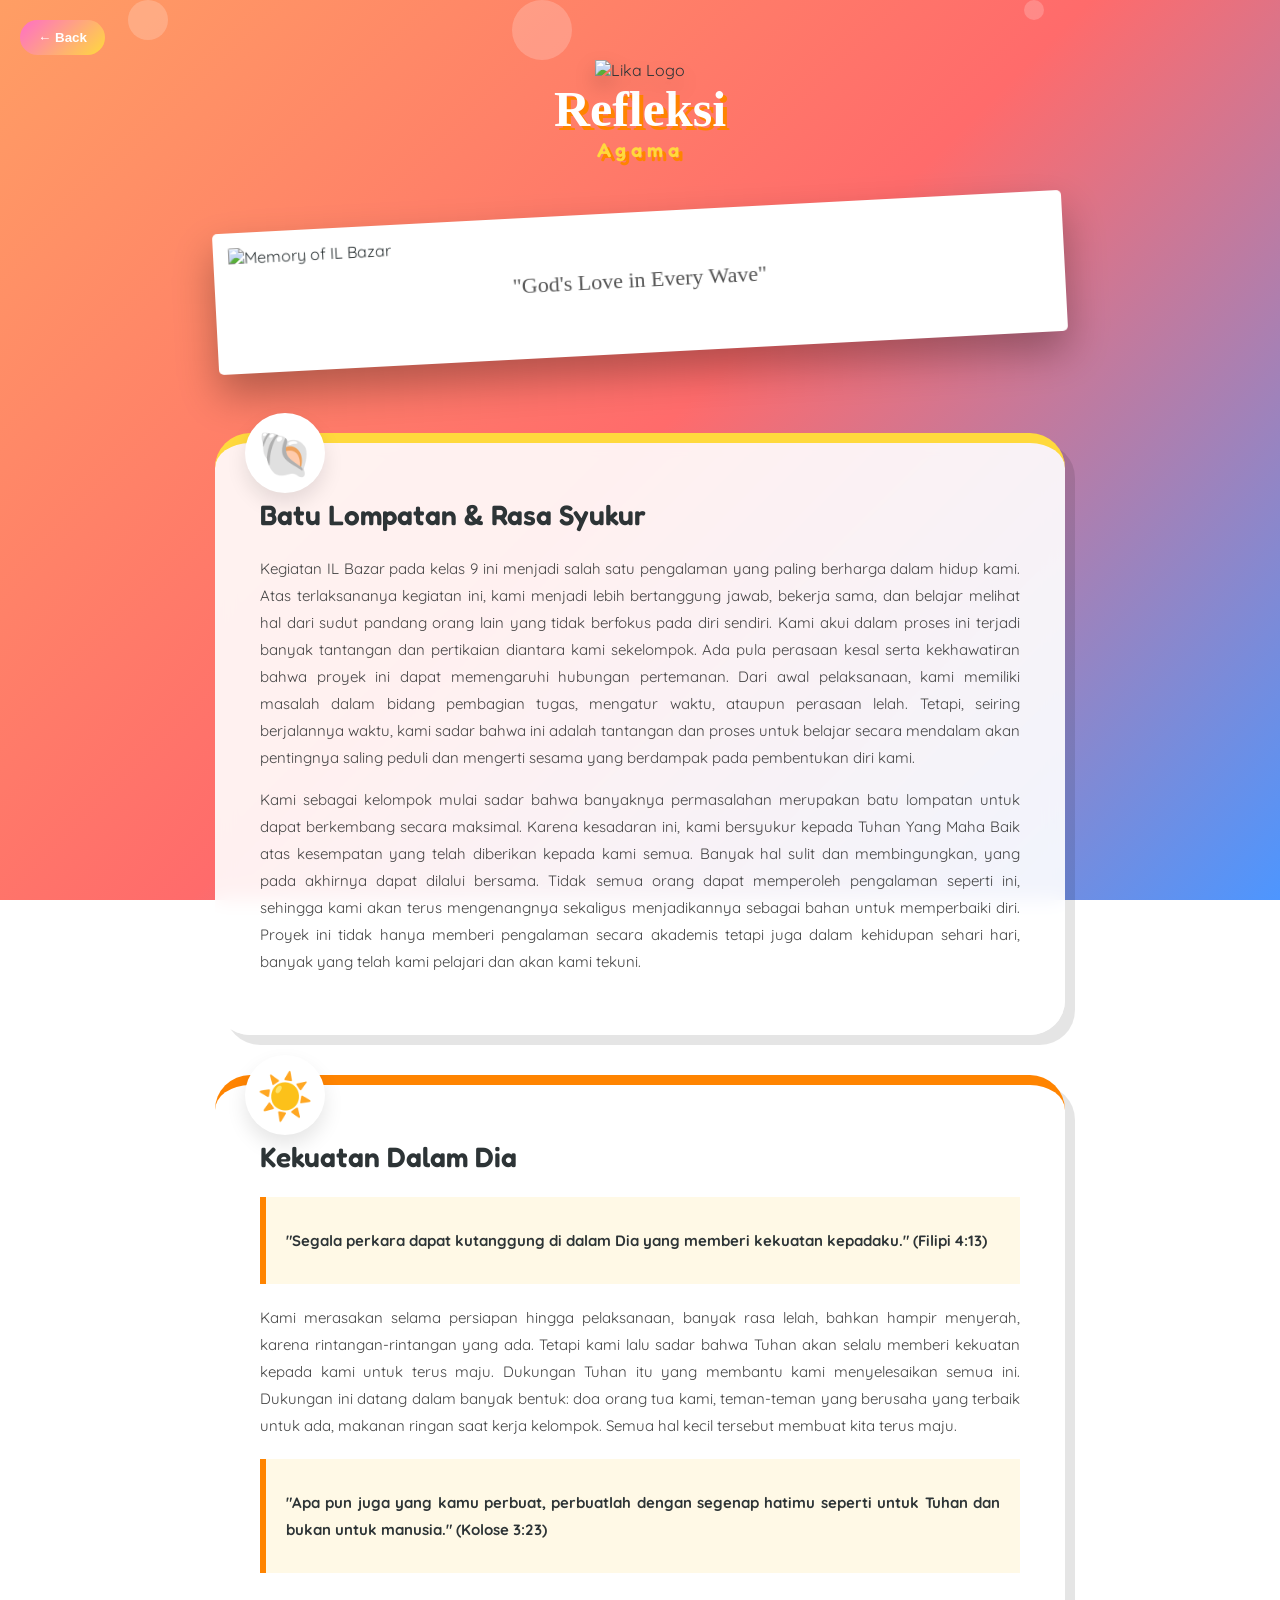
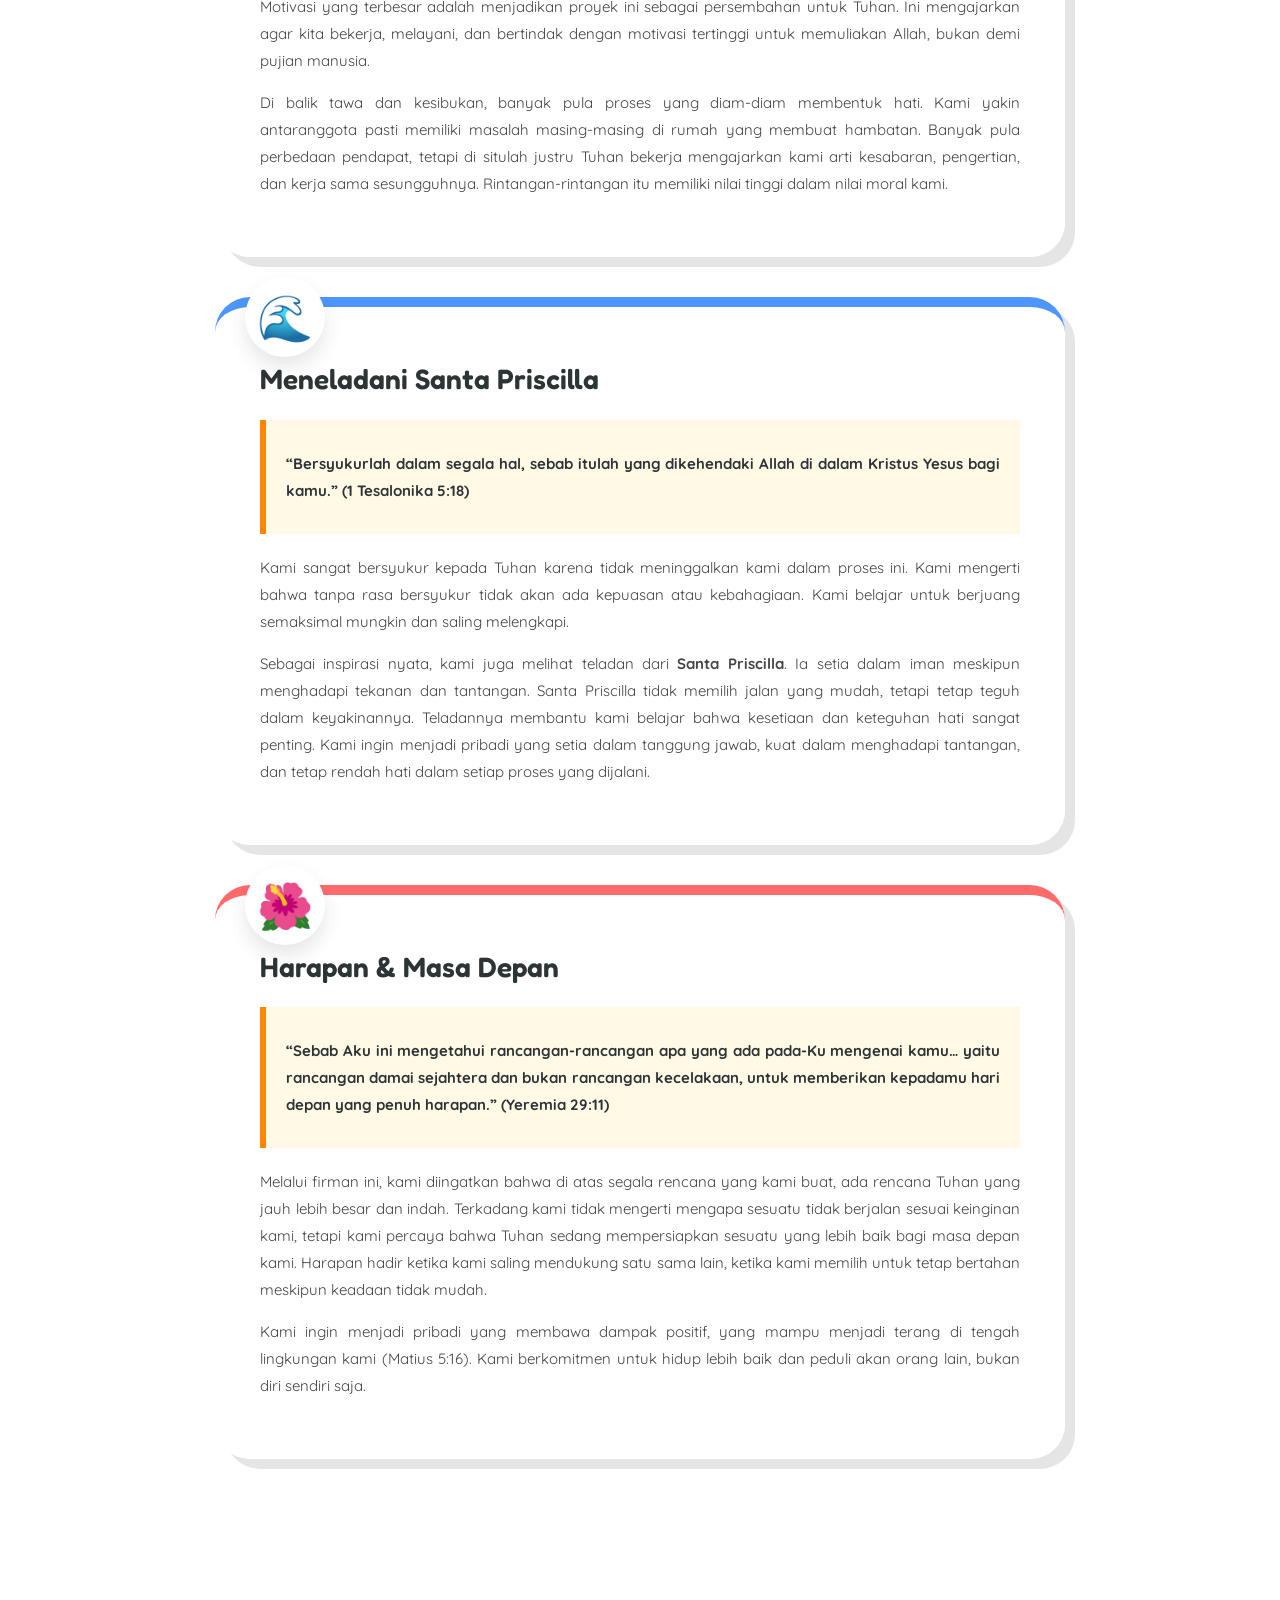
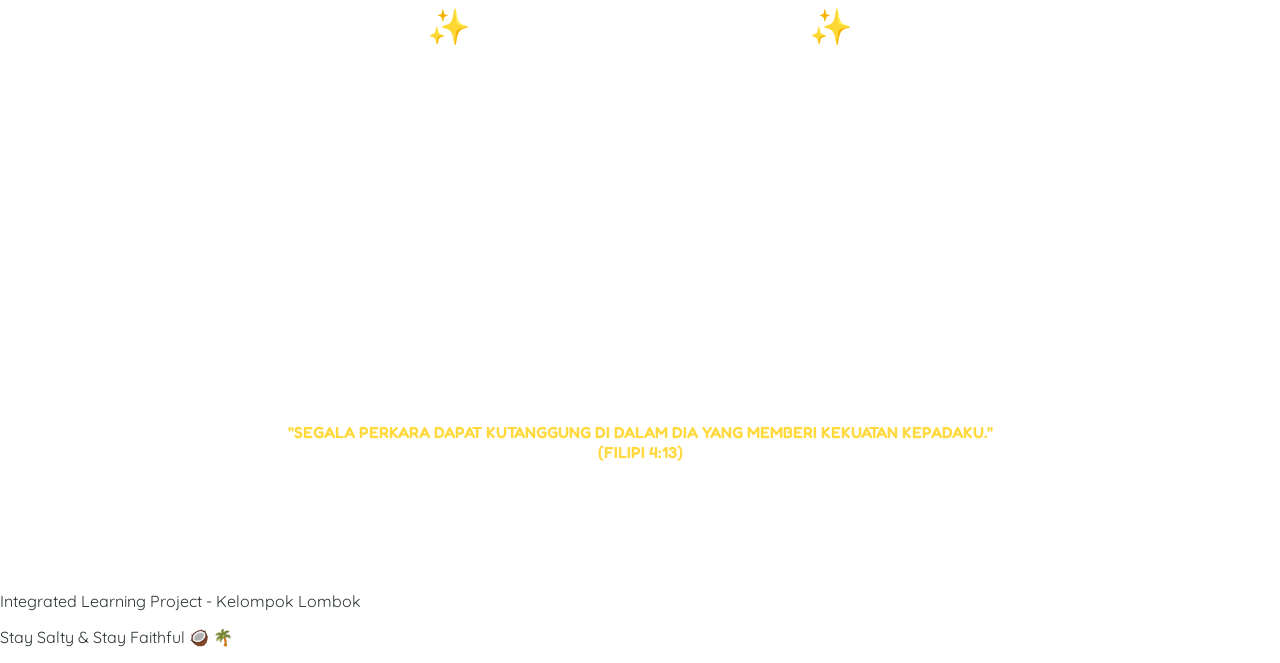
==== agama.html @ 39d2e555 "Add files via upload" ====
<!DOCTYPE html>
<html lang="id">
<head>
  <meta charset="UTF-8">
  <title>BAB 6: Refleksi Spiritual - Lika</title>
  <link rel="stylesheet" href="agama.css">
  <link href="https://fonts.googleapis.com/css2?family=Montserrat:wght@700;800&family=Poppins:wght@300;400;500&display=swap" rel="stylesheet">
</head>

<body>
<button onclick="goBackHome()" class="back-btn">← Back</button>


<!DOCTYPE html>
<html lang="id">
<head>
  <meta charset="UTF-8">
  <meta name="viewport" content="width=device-width, initial-scale=1.0">
  <title>Island Grace - Refleksi Iman Lika</title>
  <link rel="stylesheet" href="refleksi_iman.css">
  <link href="https://fonts.googleapis.com/css2?family=Permanent+Marker&family=Fredoka:wght@400;600&family=Quicksand:wght@500;700&display=swap" rel="stylesheet">
</head>
<body>

<div class="ocean-overlay">
    <div class="bubble"></div><div class="bubble"></div><div class="bubble"></div>
</div>

<section class="container">
    <header>
        <div class="logo-island">
            <img src="Lika! (6)-Photoroom.png" alt="Lika Logo">
        </div>
        <h1 class="aloha-title">Refleksi <span>Agama</span></h1>
    </header>

    <div class="polaroid-frame">
        <img src="image_d0b394.jpg" alt="Memory of IL Bazar">
        <div class="caption">"God's Love in Every Wave"</div>
    </div>

    <div class="glass-island yellow-line">
        <div class="icon-tag">🐚</div>
        <h2>Batu Lompatan & Rasa Syukur</h2>
        <div class="text-area">
            <p>Kegiatan IL Bazar pada kelas 9 ini menjadi salah satu pengalaman yang paling berharga dalam hidup kami. Atas terlaksananya kegiatan ini, kami menjadi lebih bertanggung jawab, bekerja sama, dan belajar melihat hal dari sudut pandang orang lain yang tidak berfokus pada diri sendiri. Kami akui dalam proses ini terjadi banyak tantangan dan pertikaian diantara kami sekelompok. Ada pula perasaan kesal serta kekhawatiran bahwa proyek ini dapat memengaruhi hubungan pertemanan. Dari awal pelaksanaan, kami memiliki masalah dalam bidang pembagian tugas, mengatur waktu, ataupun perasaan lelah. Tetapi, seiring berjalannya waktu, kami sadar bahwa ini adalah tantangan dan proses untuk belajar secara mendalam akan pentingnya saling peduli dan mengerti sesama yang berdampak pada pembentukan diri kami.</p>
            <p>Kami sebagai kelompok mulai sadar bahwa banyaknya permasalahan merupakan batu lompatan untuk dapat berkembang secara maksimal. Karena kesadaran ini, kami bersyukur kepada Tuhan Yang Maha Baik atas kesempatan yang telah diberikan kepada kami semua. Banyak hal sulit dan membingungkan, yang pada akhirnya dapat dilalui bersama. Tidak semua orang dapat memperoleh pengalaman seperti ini, sehingga kami akan terus mengenangnya sekaligus menjadikannya sebagai bahan untuk memperbaiki diri. Proyek ini tidak hanya memberi pengalaman secara akademis tetapi juga dalam kehidupan sehari hari, banyak yang telah kami pelajari dan akan kami tekuni.</p>
        </div>
    </div>

    <div class="glass-island orange-line">
        <div class="icon-tag">☀️</div>
        <h2>Kekuatan Dalam Dia</h2>
        <div class="text-area">
            <div class="verse-box">
                <p>"Segala perkara dapat kutanggung di dalam Dia yang memberi kekuatan kepadaku." (Filipi 4:13)</p>
            </div>
            <p>Kami merasakan selama persiapan hingga pelaksanaan, banyak rasa lelah, bahkan hampir menyerah, karena rintangan-rintangan yang ada. Tetapi kami lalu sadar bahwa Tuhan akan selalu memberi kekuatan kepada kami untuk terus maju. Dukungan Tuhan itu yang membantu kami menyelesaikan semua ini. Dukungan ini datang dalam banyak bentuk: doa orang tua kami, teman-teman yang berusaha yang terbaik untuk ada, makanan ringan saat kerja kelompok. Semua hal kecil tersebut membuat kita terus maju.</p>
            <div class="verse-box">
                <p>"Apa pun juga yang kamu perbuat, perbuatlah dengan segenap hatimu seperti untuk Tuhan dan bukan untuk manusia." (Kolose 3:23)</p>
            </div>
            <p>Motivasi yang terbesar adalah menjadikan proyek ini sebagai persembahan untuk Tuhan. Ini mengajarkan agar kita bekerja, melayani, dan bertindak dengan motivasi tertinggi untuk memuliakan Allah, bukan demi pujian manusia.</p>
            <p>Di balik tawa dan kesibukan, banyak pula proses yang diam-diam membentuk hati. Kami yakin antaranggota pasti memiliki masalah masing-masing di rumah yang membuat hambatan. Banyak pula perbedaan pendapat, tetapi di situlah justru Tuhan bekerja mengajarkan kami arti kesabaran, pengertian, dan kerja sama sesungguhnya. Rintangan-rintangan itu memiliki nilai tinggi dalam nilai moral kami.</p>
        </div>
    </div>

    <div class="glass-island blue-line">
        <div class="icon-tag">🌊</div>
        <h2>Meneladani Santa Priscilla</h2>
        <div class="text-area">
            <div class="verse-box">
                <p>“Bersyukurlah dalam segala hal, sebab itulah yang dikehendaki Allah di dalam Kristus Yesus bagi kamu.” (1 Tesalonika 5:18)</p>
            </div>
            <p>Kami sangat bersyukur kepada Tuhan karena tidak meninggalkan kami dalam proses ini. Kami mengerti bahwa tanpa rasa bersyukur tidak akan ada kepuasan atau kebahagiaan. Kami belajar untuk berjuang semaksimal mungkin dan saling melengkapi.</p>
            <p>Sebagai inspirasi nyata, kami juga melihat teladan dari <b>Santa Priscilla</b>. Ia setia dalam iman meskipun menghadapi tekanan dan tantangan. Santa Priscilla tidak memilih jalan yang mudah, tetapi tetap teguh dalam keyakinannya. Teladannya membantu kami belajar bahwa kesetiaan dan keteguhan hati sangat penting. Kami ingin menjadi pribadi yang setia dalam tanggung jawab, kuat dalam menghadapi tantangan, dan tetap rendah hati dalam setiap proses yang dijalani.</p>
        </div>
    </div>

    <div class="glass-island pink-line">
        <div class="icon-tag">🌺</div>
        <h2>Harapan & Masa Depan</h2>
        <div class="text-area">
            <div class="verse-box">
                <p>“Sebab Aku ini mengetahui rancangan-rancangan apa yang ada pada-Ku mengenai kamu… yaitu rancangan damai sejahtera dan bukan rancangan kecelakaan, untuk memberikan kepadamu hari depan yang penuh harapan.” (Yeremia 29:11)</p>
            </div>
            <p>Melalui firman ini, kami diingatkan bahwa di atas segala rencana yang kami buat, ada rencana Tuhan yang jauh lebih besar dan indah. Terkadang kami tidak mengerti mengapa sesuatu tidak berjalan sesuai keinginan kami, tetapi kami percaya bahwa Tuhan sedang mempersiapkan sesuatu yang lebih baik bagi masa depan kami. Harapan hadir ketika kami saling mendukung satu sama lain, ketika kami memilih untuk tetap bertahan meskipun keadaan tidak mudah.</p>
            <p>Kami ingin menjadi pribadi yang membawa dampak positif, yang mampu menjadi terang di tengah lingkungan kami (Matius 5:16). Kami berkomitmen untuk hidup lebih baik dan peduli akan orang lain, bukan diri sendiri saja.</p>
        </div>
    </div>

    <div class="prayer-aloha">
        <h3>✨ Doa Komitmen Kami ✨</h3>
        <p>Ya Bapa Yang Maha Baik Dan Maha Murah, kami mohon dari pelaksanaan bazaar ini kami dapat menjadi lebih teladan dan memperhatikan orang lain. Kami berjanji untuk mau berubah menjadi lebih baik dan selalu peduli akan orang lain. Ya Bapa kami mohon, tuntun lah kami ke jalan kebenaran dan tempat terbaik. Karena kami yakin bahwa Kau memiliki jalan yang indah untuk kami kedepannya. Semoga setelah bazaar ini selesai kami dapat tetap bersama sebagai teman yang baik. Ya Tuhan berilah kami yang terbaik untuk nilai dan prilaku kami di masa depan nanti. Bantu lah kami dekat dengan mu dan menuju jalan kebenaran. Kami mohon berilah kami yang terbaik, kebersamaan, dan kesehatan. Amin.</p>
        <div class="final-quote">"Segala perkara dapat kutanggung di dalam Dia yang memberi kekuatan kepadaku." (Filipi 4:13)</div>
    </div>

</section>

<footer>
    <p>Integrated Learning Project - Kelompok Lombok</p>
    <p>Stay Salty & Stay Faithful 🥥 🌴</p>
</footer>

</body>
</html>
---- agama.css ----
:root {
    --sunset-gold: #FFD93D;
    --sunset-orange: #FF8400;
    --island-teal: #4D96FF;
    --island-pink: #FF6B6B;
}

body {
    margin: 0; padding: 0;
    font-family: 'Quicksand', sans-serif;
    background: linear-gradient(135deg, #FF9E64 0%, #FF6B6B 50%, #4D96FF 100%) fixed;
    color: #2D3436;
    overflow-x: hidden;
}

/* OCEAN BUBBLES ANIMATION */
.ocean-overlay {
    position: fixed; width: 100%; height: 100%; top: 0; z-index: 0; pointer-events: none;
}
.bubble {
    position: absolute; background: rgba(255,255,255,0.2); border-radius: 50%;
    animation: rise 10s infinite ease-in;
}
.bubble:nth-child(1) { width: 40px; height: 40px; left: 10%; animation-duration: 8s; }
.bubble:nth-child(2) { width: 20px; height: 20px; left: 80%; animation-duration: 12s; }
.bubble:nth-child(3) { width: 60px; height: 60px; left: 40%; animation-duration: 15s; }

@keyframes rise {
    0% { bottom: -100px; transform: translateX(0); }
    50% { transform: translateX(50px); }
    100% { bottom: 110vh; transform: translateX(-50px); }
}

.container {
    max-width: 850px; margin: auto; padding: 60px 20px; position: relative; z-index: 2;
}

header { text-align: center; margin-bottom: 50px; }
.logo-island img { width: 200px; filter: drop-shadow(0 10px 10px rgba(0,0,0,0.2)); }
.aloha-title {
    font-family: 'Permanent Marker', cursive; font-size: 50px; color: white;
    text-shadow: 4px 4px 0px var(--sunset-orange); margin: 0;
}
.aloha-title span {
    display: block; font-family: 'Fredoka', sans-serif; font-size: 20px;
    letter-spacing: 5px; color: var(--sunset-gold); font-weight: 600;
}

/* POLAROID STYLE */
.polaroid-frame {
    background: white; padding: 15px 15px 60px 15px;
    border-radius: 5px; transform: rotate(-3deg);
    box-shadow: 0 20px 40px rgba(0,0,0,0.3); margin-bottom: 80px;
}
.polaroid-frame img { width: 100%; border-radius: 2px; display: block; object-fit: contain; }
.caption {
    font-family: 'Permanent Marker', cursive; text-align: center;
    color: #555; font-size: 22px; margin-top: 20px;
}

/* ISLAND GLASS CARDS */
.glass-island {
    background: rgba(255, 255, 255, 0.9);
    backdrop-filter: blur(10px);
    border-radius: 35px; padding: 45px; margin-bottom: 40px;
    position: relative; box-shadow: 10px 10px 0px rgba(0,0,0,0.1);
}

.icon-tag {
    position: absolute; top: -30px; left: 30px; font-size: 45px;
    background: white; width: 80px; height: 80px;
    display: flex; align-items: center; justify-content: center;
    border-radius: 50%; box-shadow: 0 10px 20px rgba(0,0,0,0.1);
}

.glass-island h2 { font-family: 'Fredoka', sans-serif; font-weight: 600; font-size: 28px; margin-top: 10px; }
.text-area { line-height: 1.8; font-size: 15px; text-align: justify; color: #444; }

.verse-box {
    background: #FFF9E6; border-left: 6px solid var(--sunset-orange);
    padding: 15px 20px; margin: 20px 0; font-weight: 700; color: #2D3436;
}

/* COLOR LINES */
.yellow-line { border-top: 10px solid var(--sunset-gold); }
.orange-line { border-top: 10px solid var(--sunset-orange); }
.blue-line { border-top: 10px solid var(--island-teal); }
.pink-line { border-top: 10px solid var(--island-pink); }

/* PRAYER BOX */
.prayer-aloha {
    background: rgba(255, 255, 255, 0.2);
    backdrop-filter: blur(20px); border: 3px dashed white;
    padding: 50px; border-radius: 50px; color: white;
    text-align: center; margin-top: 60px;
}
.prayer-aloha h3 { font-family: 'Permanent Marker', cursive; font-size: 35px; margin-bottom: 20px; }
.prayer-aloha p { line-height: 2; font-size: 18px; font-style: italic; }
.final-quote {
    margin-top: 30px; font-family: 'Fredoka', sans-serif;
    font-weight: 600; color: var(--sunset-gold); text-transform: uppercase;
}

.back-btn{
  position: fixed;
  top: 20px;
  left: 20px;
  background: linear-gradient(135deg, #ff6ec7, #ffd93d);
  border: none;
  padding: 10px 18px;
  border-radius: 20px;
  font-weight: 600;
  cursor: pointer;
  color: white;
  z-index: 9999;
}
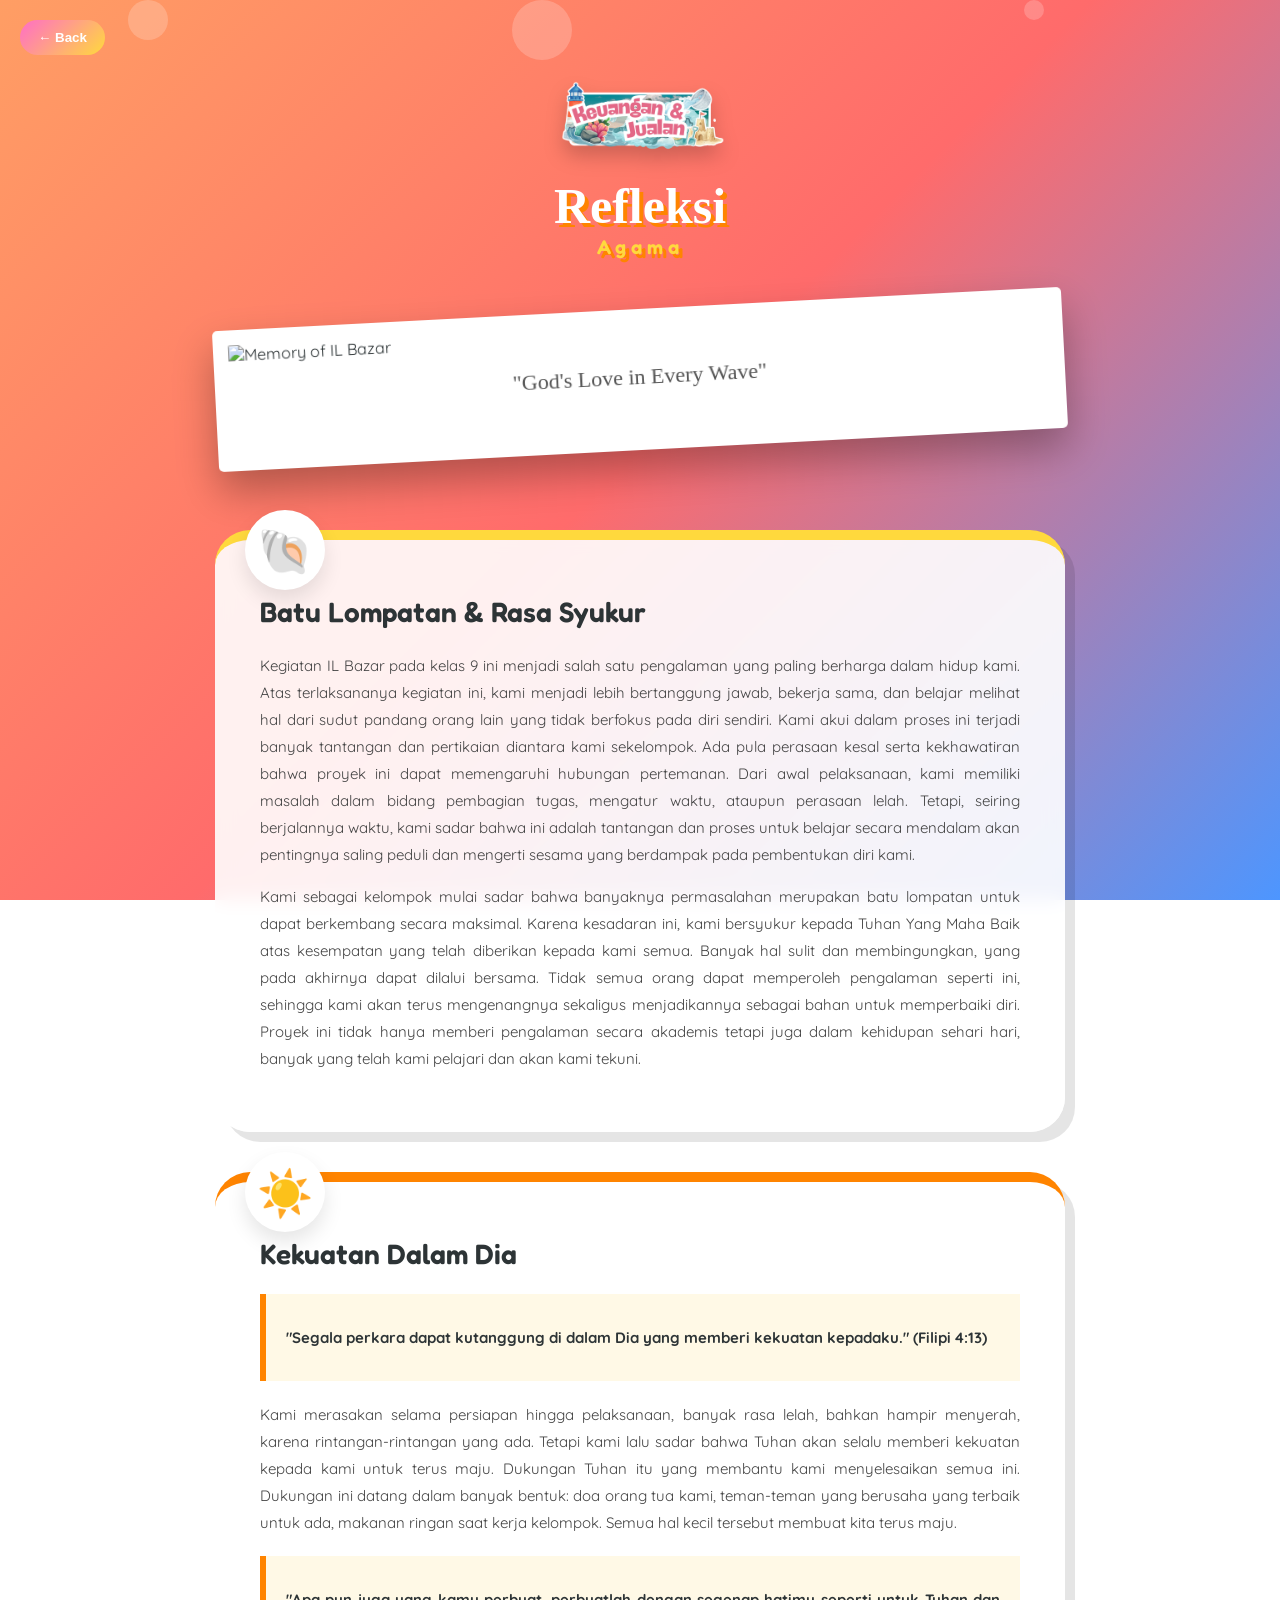
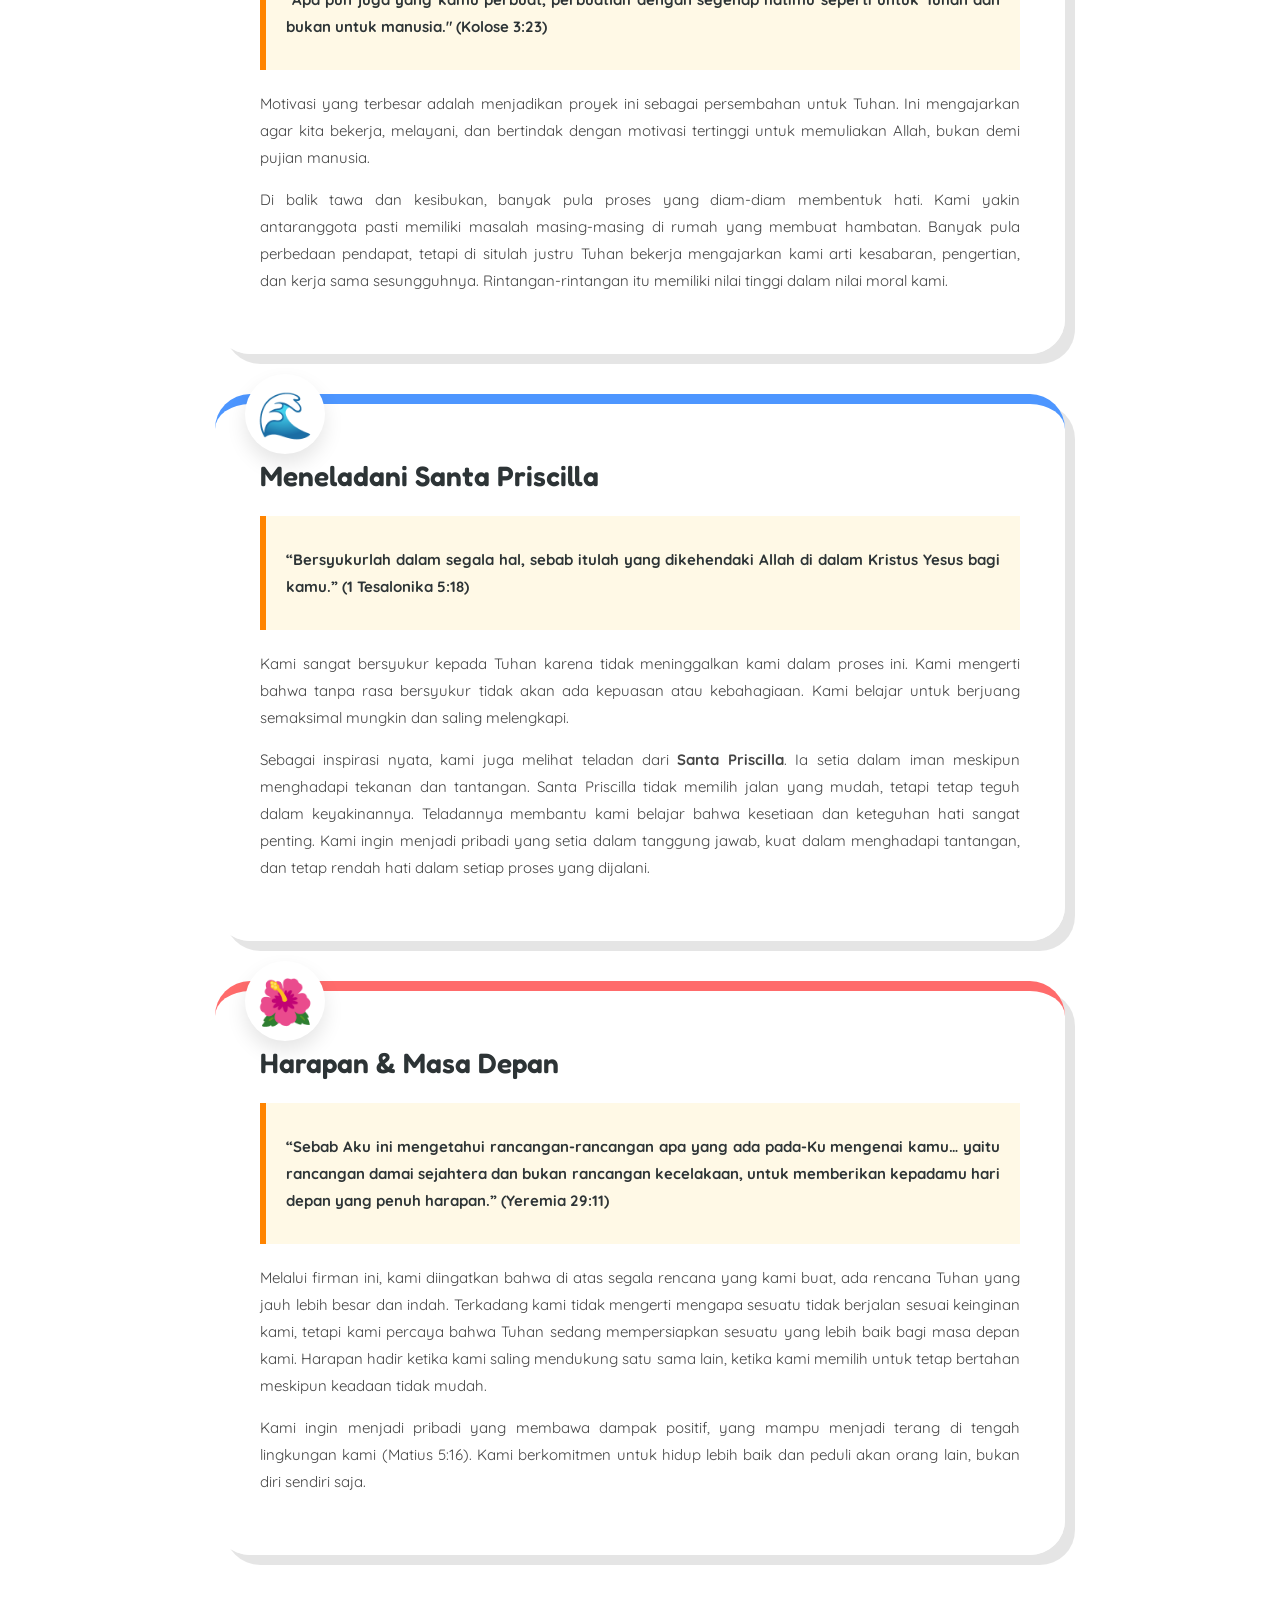
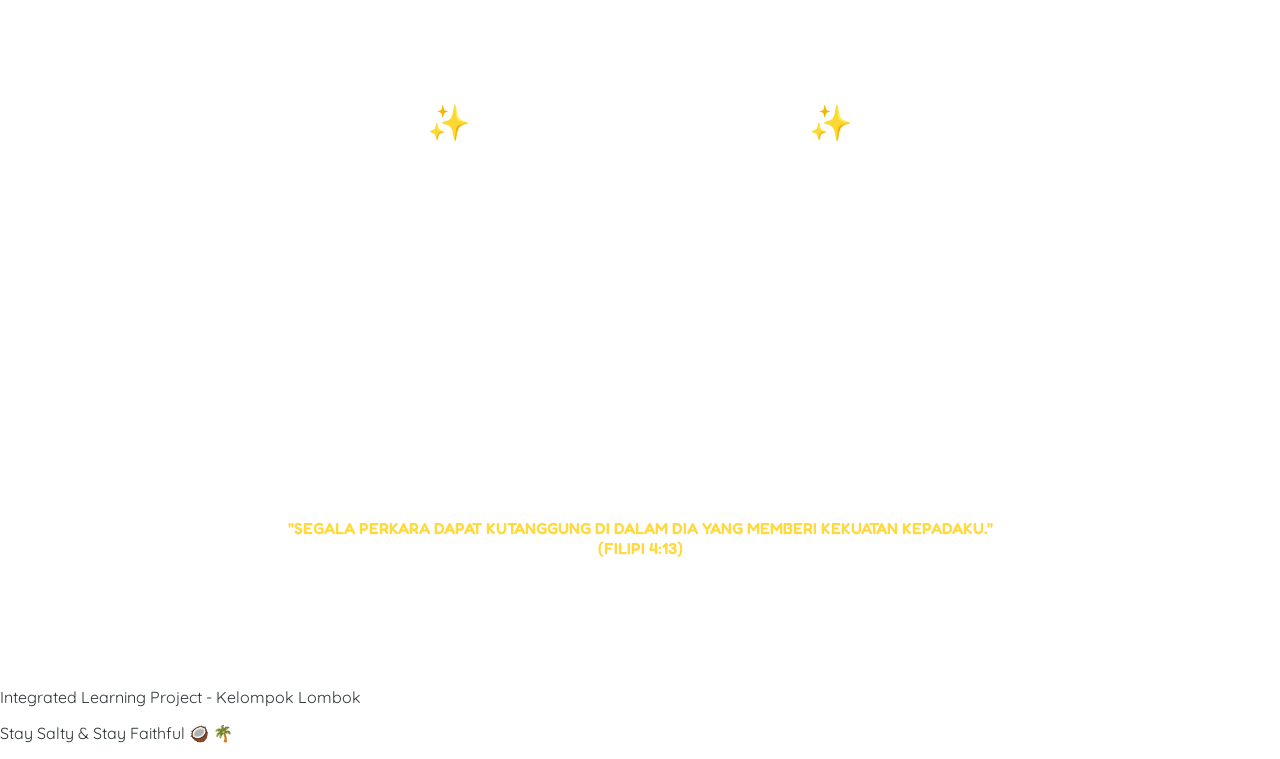
==== commit b7a7be30: "Add files via upload" ====
--- a/agama.html
+++ b/agama.html
@@ -100,6 +100,10 @@
     <p>Integrated Learning Project - Kelompok Lombok</p>
     <p>Stay Salty & Stay Faithful 🥥 🌴</p>
 </footer>
-
+<script>
+function goBackHome(){
+  window.location.href = "index.html"; 
+}
+</script>
 </body>
 </html>
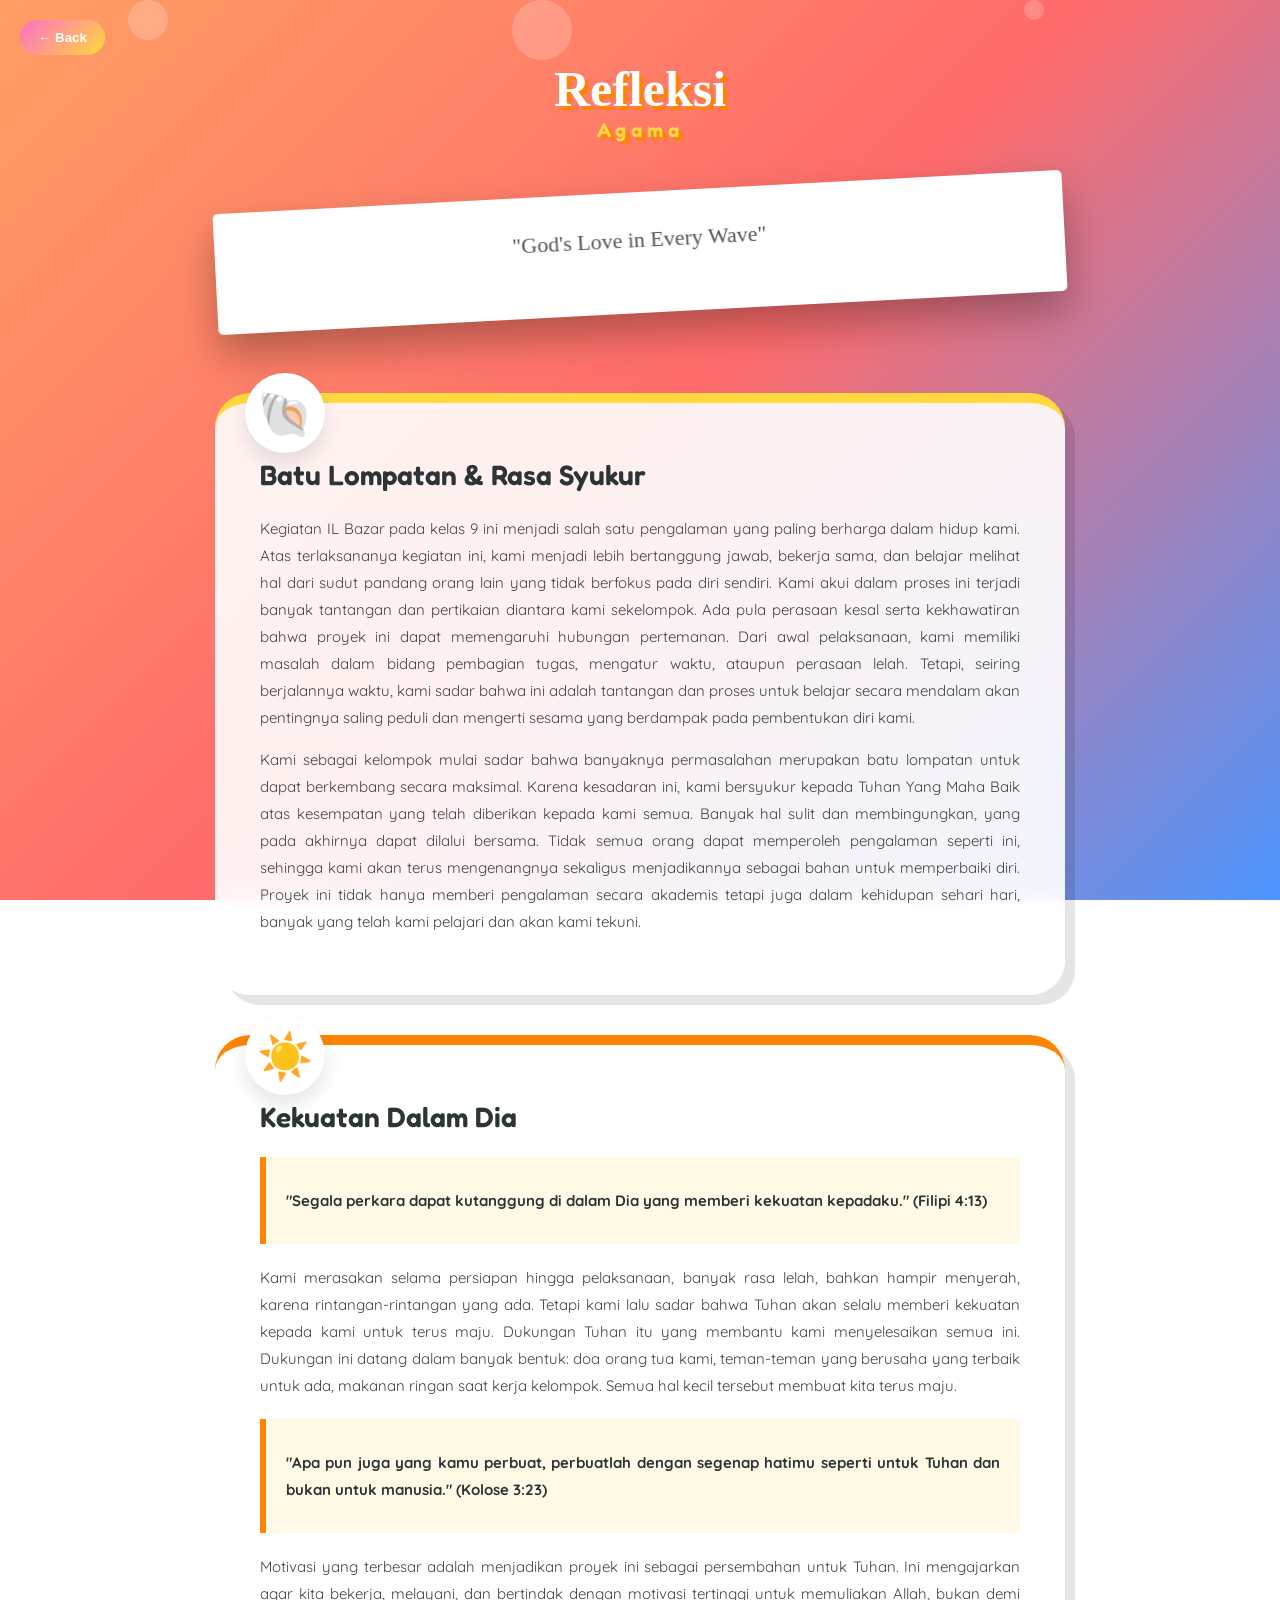
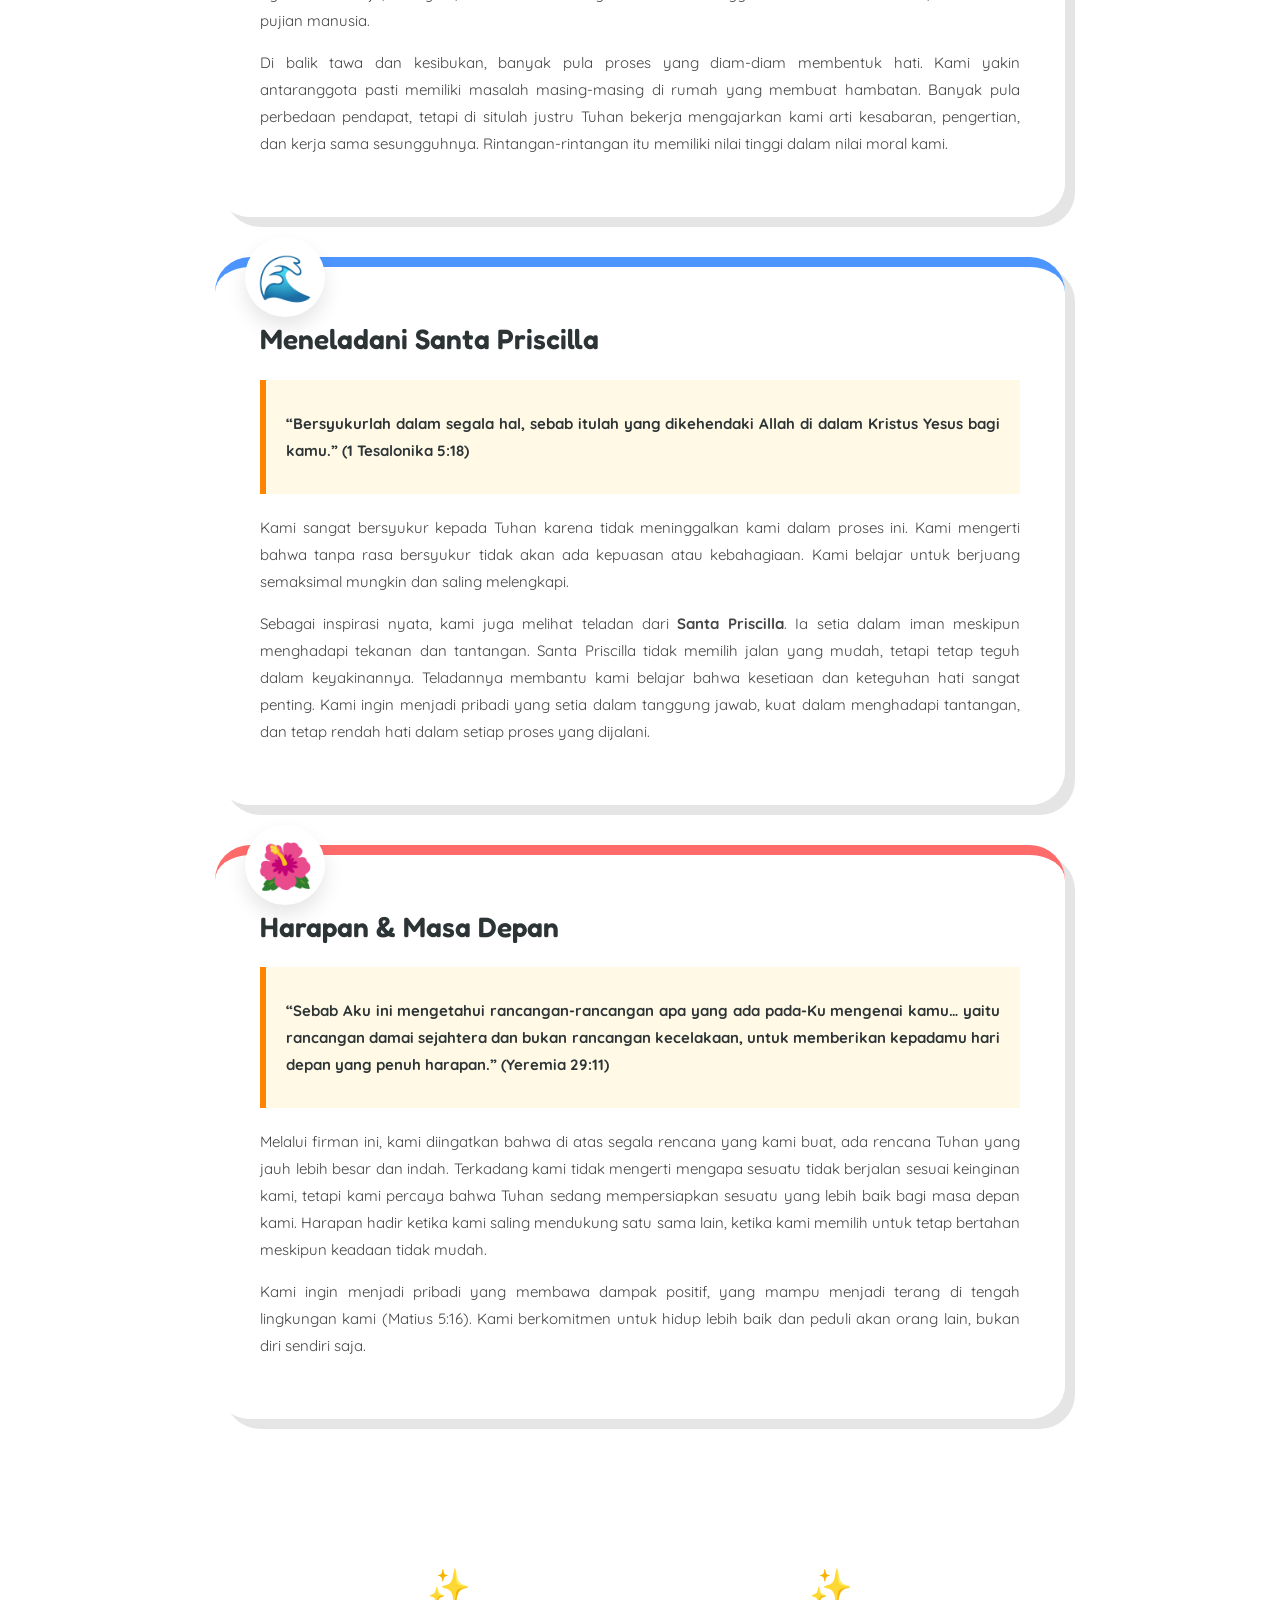
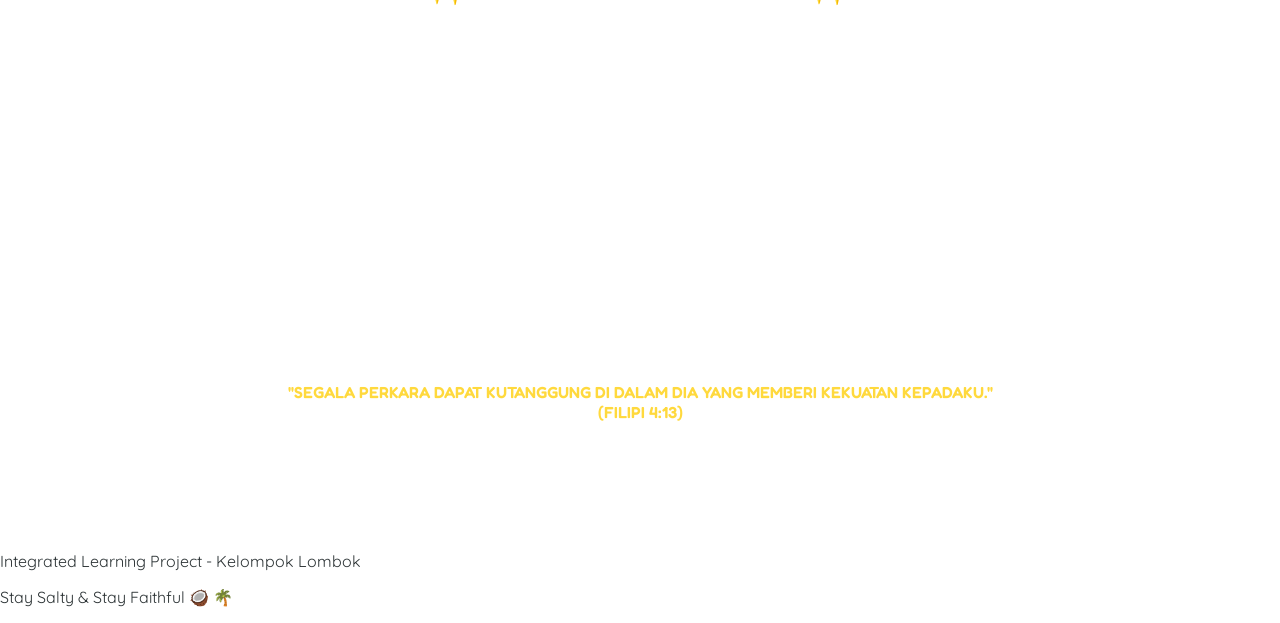
==== commit 429c2b13: "Add files via upload" ====
--- a/agama.html
+++ b/agama.html
@@ -29,13 +29,13 @@
 <section class="container">
     <header>
         <div class="logo-island">
-            <img src="Lika! (6)-Photoroom.png" alt="Lika Logo">
+
         </div>
         <h1 class="aloha-title">Refleksi <span>Agama</span></h1>
     </header>
 
     <div class="polaroid-frame">
-        <img src="image_d0b394.jpg" alt="Memory of IL Bazar">
+
         <div class="caption">"God's Love in Every Wave"</div>
     </div>
 
